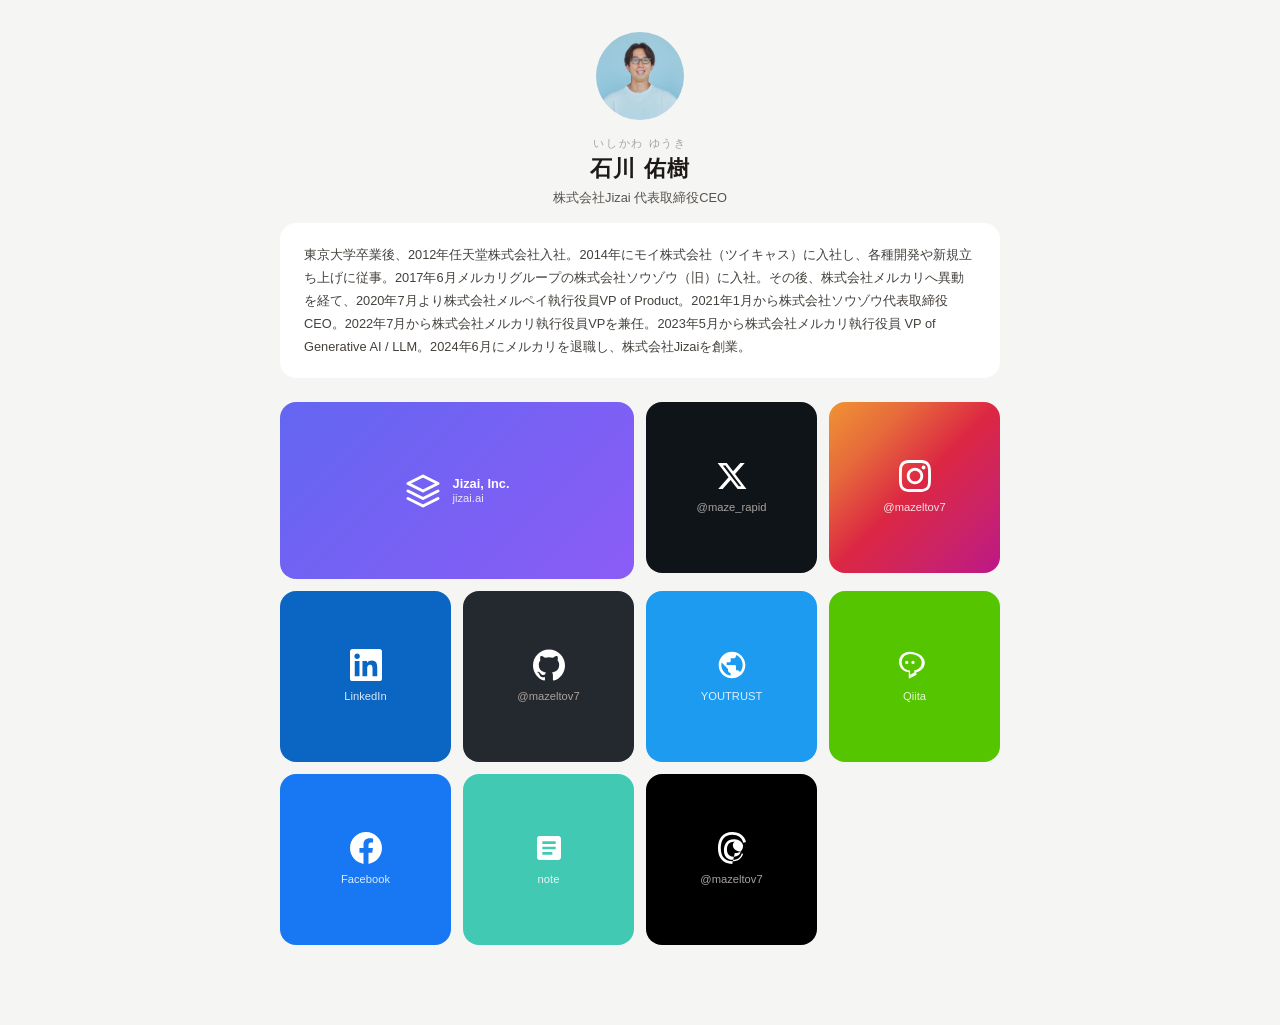
==== index.html @ 8d0e7bef "Bentoスタイルのプロフィールページを作成 bento.meサービス終了に伴い、GitHub Pagesでホストするプロフィールページを新規作成。 Wayback Machineから復元した旧ben" ====
<!DOCTYPE html>
<html lang="ja">
<head>
  <meta charset="UTF-8">
  <meta name="viewport" content="width=device-width, initial-scale=1.0">
  <title>石川 佑樹 / Yuki Ishikawa</title>
  <meta name="description" content="石川 佑樹 - 株式会社Jizai 代表取締役CEO">
  <meta property="og:title" content="石川 佑樹 / Yuki Ishikawa">
  <meta property="og:description" content="株式会社Jizai 代表取締役CEO">
  <meta property="og:type" content="website">
  <link rel="icon" href="data:image/svg+xml,<svg xmlns='http://www.w3.org/2000/svg' viewBox='0 0 100 100'><text y='.9em' font-size='90'>🍱</text></svg>">
  <style>
    * { margin: 0; padding: 0; box-sizing: border-box; }

    body {
      font-family: -apple-system, BlinkMacSystemFont, 'Segoe UI', Roboto, 'Hiragino Sans', sans-serif;
      background: #f5f5f4;
      color: #1c1917;
      min-height: 100vh;
      padding: 2rem 1rem;
    }

    .container {
      max-width: 720px;
      width: 100%;
      margin: 0 auto;
      padding-bottom: 3rem;
    }

    /* Profile Header */
    .profile {
      text-align: center;
      margin-bottom: 1.5rem;
    }

    .profile-avatar {
      width: 88px;
      height: 88px;
      border-radius: 50%;
      object-fit: cover;
      margin-bottom: 0.75rem;
    }

    .profile-name-ruby {
      font-size: 0.7rem;
      color: #a8a29e;
      letter-spacing: 0.15em;
      margin-bottom: 0.15rem;
    }

    .profile-name {
      font-size: 1.4rem;
      font-weight: 700;
      letter-spacing: 0.05em;
    }

    .profile-title {
      font-size: 0.8rem;
      color: #57534e;
      margin-top: 0.35rem;
      font-weight: 500;
    }

    .profile-bio {
      background: #fff;
      border-radius: 1rem;
      padding: 1.25rem 1.5rem;
      margin-top: 1rem;
      font-size: 0.8rem;
      line-height: 1.8;
      color: #44403c;
      text-align: left;
    }

    /* Bento Grid */
    .bento {
      display: grid;
      grid-template-columns: repeat(4, 1fr);
      gap: 0.75rem;
    }

    .bento-item {
      background: #fff;
      border-radius: 1rem;
      display: flex;
      flex-direction: column;
      align-items: center;
      justify-content: center;
      text-decoration: none;
      color: inherit;
      transition: transform 0.18s ease, box-shadow 0.18s ease;
      aspect-ratio: 1;
      padding: 1rem;
      position: relative;
      overflow: hidden;
    }

    .bento-item:hover {
      transform: translateY(-3px);
      box-shadow: 0 8px 24px rgba(0,0,0,0.08);
    }

    .bento-item:active {
      transform: translateY(0);
    }

    .bento-item .icon {
      width: 32px;
      height: 32px;
      margin-bottom: 0.5rem;
      flex-shrink: 0;
    }

    .bento-item .label {
      font-size: 0.7rem;
      font-weight: 500;
      color: #78716c;
      text-align: center;
      line-height: 1.3;
    }

    /* Wide item (spans 2 columns) */
    .bento-wide {
      grid-column: span 2;
      aspect-ratio: 2 / 1;
      flex-direction: row;
      gap: 0.75rem;
      padding: 1.25rem;
    }

    .bento-wide .icon {
      width: 36px;
      height: 36px;
      margin-bottom: 0;
    }

    .bento-wide .label-group {
      text-align: left;
    }

    .bento-wide .label {
      text-align: left;
    }

    .bento-wide .label-title {
      font-size: 0.8rem;
      font-weight: 600;
      color: #1c1917;
    }

    /* Colored backgrounds */
    .bg-x        { background: #0f1419; color: #fff; }
    .bg-x .label { color: #a8a29e; }
    .bg-instagram { background: linear-gradient(135deg, #f09433, #e6683c, #dc2743, #cc2366, #bc1888); color: #fff; }
    .bg-instagram .label { color: rgba(255,255,255,0.85); }
    .bg-linkedin { background: #0a66c2; color: #fff; }
    .bg-linkedin .label { color: rgba(255,255,255,0.85); }
    .bg-github   { background: #24292f; color: #fff; }
    .bg-github .label { color: #a8a29e; }
    .bg-threads  { background: #000; color: #fff; }
    .bg-threads .label { color: #a8a29e; }
    .bg-facebook { background: #1877f2; color: #fff; }
    .bg-facebook .label { color: rgba(255,255,255,0.85); }
    .bg-note     { background: #41c9b4; color: #fff; }
    .bg-note .label { color: rgba(255,255,255,0.85); }
    .bg-qiita    { background: #55c500; color: #fff; }
    .bg-qiita .label { color: rgba(255,255,255,0.85); }
    .bg-jizai    { background: linear-gradient(135deg, #6366f1, #8b5cf6); color: #fff; }
    .bg-jizai .label { color: rgba(255,255,255,0.85); }
    .bg-jizai .label-title { color: #fff; }
    .bg-youtrust { background: #1d9bf0; color: #fff; }
    .bg-youtrust .label { color: rgba(255,255,255,0.85); }

    /* Responsive */
    @media (max-width: 480px) {
      body { padding: 1.5rem 0.75rem; }
      .bento { gap: 0.5rem; }
      .bento-item { border-radius: 0.75rem; padding: 0.75rem; }
      .bento-item .icon { width: 28px; height: 28px; }
      .bento-item .label { font-size: 0.6rem; }
      .bento-wide { padding: 1rem; }
    }
  </style>
</head>
<body>
  <div class="container">
    <div class="profile">
      <img
        class="profile-avatar"
        src="./images/profile.png"
        alt="石川 佑樹"
      >
      <p class="profile-name-ruby">いしかわ ゆうき</p>
      <h1 class="profile-name">石川 佑樹</h1>
      <p class="profile-title">株式会社Jizai 代表取締役CEO</p>
      <p class="profile-bio">東京大学卒業後、2012年任天堂株式会社入社。2014年にモイ株式会社（ツイキャス）に入社し、各種開発や新規立ち上げに従事。2017年6月メルカリグループの株式会社ソウゾウ（旧）に入社。その後、株式会社メルカリへ異動を経て、2020年7月より株式会社メルペイ執行役員VP of Product。2021年1月から株式会社ソウゾウ代表取締役CEO。2022年7月から株式会社メルカリ執行役員VPを兼任。2023年5月から株式会社メルカリ執行役員 VP of Generative AI / LLM。2024年6月にメルカリを退職し、株式会社Jizaiを創業。</p>
    </div>

    <div class="bento">
      <!-- Jizai (wide) -->
      <a href="https://jizai.ai/" class="bento-item bento-wide bg-jizai" target="_blank" rel="noopener">
        <svg class="icon" viewBox="0 0 24 24" fill="none" stroke="currentColor" stroke-width="2" stroke-linecap="round" stroke-linejoin="round"><path d="M12 2L2 7l10 5 10-5-10-5z"/><path d="M2 17l10 5 10-5"/><path d="M2 12l10 5 10-5"/></svg>
        <div class="label-group">
          <div class="label-title">Jizai, Inc.</div>
          <div class="label">jizai.ai</div>
        </div>
      </a>

      <!-- X / Twitter -->
      <a href="https://x.com/maze_rapid" class="bento-item bg-x" target="_blank" rel="noopener">
        <svg class="icon" viewBox="0 0 24 24" fill="currentColor"><path d="M18.244 2.25h3.308l-7.227 8.26 8.502 11.24H16.17l-5.214-6.817L4.99 21.75H1.68l7.73-8.835L1.254 2.25H8.08l4.713 6.231zm-1.161 17.52h1.833L7.084 4.126H5.117z"/></svg>
        <span class="label">@maze_rapid</span>
      </a>

      <!-- Instagram -->
      <a href="https://instagram.com/mazeltov7" class="bento-item bg-instagram" target="_blank" rel="noopener">
        <svg class="icon" viewBox="0 0 24 24" fill="currentColor"><path d="M12 2.163c3.204 0 3.584.012 4.85.07 3.252.148 4.771 1.691 4.919 4.919.058 1.265.069 1.645.069 4.849 0 3.205-.012 3.584-.069 4.849-.149 3.225-1.664 4.771-4.919 4.919-1.266.058-1.644.07-4.85.07-3.204 0-3.584-.012-4.849-.07-3.26-.149-4.771-1.699-4.919-4.92-.058-1.265-.07-1.644-.07-4.849 0-3.204.013-3.583.07-4.849.149-3.227 1.664-4.771 4.919-4.919 1.266-.057 1.645-.069 4.849-.069zm0-2.163c-3.259 0-3.667.014-4.947.072-4.358.2-6.78 2.618-6.98 6.98-.059 1.281-.073 1.689-.073 4.948 0 3.259.014 3.668.072 4.948.2 4.358 2.618 6.78 6.98 6.98 1.281.058 1.689.072 4.948.072 3.259 0 3.668-.014 4.948-.072 4.354-.2 6.782-2.618 6.979-6.98.059-1.28.073-1.689.073-4.948 0-3.259-.014-3.667-.072-4.947-.196-4.354-2.617-6.78-6.979-6.98-1.281-.059-1.69-.073-4.949-.073zm0 5.838c-3.403 0-6.162 2.759-6.162 6.162s2.759 6.163 6.162 6.163 6.162-2.759 6.162-6.163c0-3.403-2.759-6.162-6.162-6.162zm0 10.162c-2.209 0-4-1.79-4-4 0-2.209 1.791-4 4-4s4 1.791 4 4c0 2.21-1.791 4-4 4zm6.406-11.845c-.796 0-1.441.645-1.441 1.44s.645 1.44 1.441 1.44c.795 0 1.439-.645 1.439-1.44s-.644-1.44-1.439-1.44z"/></svg>
        <span class="label">@mazeltov7</span>
      </a>

      <!-- LinkedIn -->
      <a href="https://linkedin.com/in/ishikawayuki" class="bento-item bg-linkedin" target="_blank" rel="noopener">
        <svg class="icon" viewBox="0 0 24 24" fill="currentColor"><path d="M20.447 20.452h-3.554v-5.569c0-1.328-.027-3.037-1.852-3.037-1.853 0-2.136 1.445-2.136 2.939v5.667H9.351V9h3.414v1.561h.046c.477-.9 1.637-1.85 3.37-1.85 3.601 0 4.267 2.37 4.267 5.455v6.286zM5.337 7.433c-1.144 0-2.063-.926-2.063-2.065 0-1.138.92-2.063 2.063-2.063 1.14 0 2.064.925 2.064 2.063 0 1.139-.925 2.065-2.064 2.065zm1.782 13.019H3.555V9h3.564v11.452zM22.225 0H1.771C.792 0 0 .774 0 1.729v20.542C0 23.227.792 24 1.771 24h20.451C23.2 24 24 23.227 24 22.271V1.729C24 .774 23.2 0 22.222 0h.003z"/></svg>
        <span class="label">LinkedIn</span>
      </a>

      <!-- GitHub -->
      <a href="https://github.com/mazeltov7" class="bento-item bg-github" target="_blank" rel="noopener">
        <svg class="icon" viewBox="0 0 24 24" fill="currentColor"><path d="M12 .297c-6.63 0-12 5.373-12 12 0 5.303 3.438 9.8 8.205 11.385.6.113.82-.258.82-.577 0-.285-.01-1.04-.015-2.04-3.338.724-4.042-1.61-4.042-1.61C4.422 18.07 3.633 17.7 3.633 17.7c-1.087-.744.084-.729.084-.729 1.205.084 1.838 1.236 1.838 1.236 1.07 1.835 2.809 1.305 3.495.998.108-.776.417-1.305.76-1.605-2.665-.3-5.466-1.332-5.466-5.93 0-1.31.465-2.38 1.235-3.22-.135-.303-.54-1.523.105-3.176 0 0 1.005-.322 3.3 1.23.96-.267 1.98-.399 3-.405 1.02.006 2.04.138 3 .405 2.28-1.552 3.285-1.23 3.285-1.23.645 1.653.24 2.873.12 3.176.765.84 1.23 1.91 1.23 3.22 0 4.61-2.805 5.625-5.475 5.92.42.36.81 1.096.81 2.22 0 1.606-.015 2.896-.015 3.286 0 .315.21.69.825.57C20.565 22.092 24 17.592 24 12.297c0-6.627-5.373-12-12-12"/></svg>
        <span class="label">@mazeltov7</span>
      </a>

      <!-- YOUTRUST -->
      <a href="https://youtrust.jp/users/maze" class="bento-item bg-youtrust" target="_blank" rel="noopener">
        <svg class="icon" viewBox="0 0 24 24" fill="currentColor"><path d="M12 2C6.48 2 2 6.48 2 12s4.48 10 10 10 10-4.48 10-10S17.52 2 12 2zm-1 17.93c-3.95-.49-7-3.85-7-7.93 0-.62.08-1.21.21-1.79L9 15v1c0 1.1.9 2 2 2v1.93zm6.9-2.54c-.26-.81-1-1.39-1.9-1.39h-1v-3c0-.55-.45-1-1-1H8v-2h2c.55 0 1-.45 1-1V7h2c1.1 0 2-.9 2-2v-.41c2.93 1.19 5 4.06 5 7.41 0 2.08-.8 3.97-2.1 5.39z"/></svg>
        <span class="label">YOUTRUST</span>
      </a>

      <!-- Qiita -->
      <a href="https://qiita.com/mazeltov7" class="bento-item bg-qiita" target="_blank" rel="noopener">
        <svg class="icon" viewBox="0 0 24 24" fill="currentColor"><path d="M7.833 2C3.51 2 .096 5.269.002 9.399c-.092 4.012 2.985 7.434 6.952 7.887l.376.043V21.5a.5.5 0 00.723.447l4.764-2.382a.5.5 0 00.277-.447v-1.866c3.554-.6 6.27-3.57 6.27-7.182C19.364 5.77 14.16 2 7.833 2zm9.167 8.07c0 2.87-2.13 5.297-5.028 5.85l-.472.09v1.636l-3.164 1.582v-3.1l-.758-.086c-3.168-.36-5.62-3.09-5.544-6.299.075-3.3 2.805-5.992 6.186-5.992 5.36 0 8.78 3.04 8.78 6.32z"/><circle cx="5.833" cy="10.07" r="1.2"/><circle cx="10.5" cy="10.07" r="1.2"/></svg>
        <span class="label">Qiita</span>
      </a>

      <!-- Facebook -->
      <a href="https://www.facebook.com/ishikawayuki2" class="bento-item bg-facebook" target="_blank" rel="noopener">
        <svg class="icon" viewBox="0 0 24 24" fill="currentColor"><path d="M24 12.073c0-6.627-5.373-12-12-12s-12 5.373-12 12c0 5.99 4.388 10.954 10.125 11.854v-8.385H7.078v-3.47h3.047V9.43c0-3.007 1.792-4.669 4.533-4.669 1.312 0 2.686.235 2.686.235v2.953H15.83c-1.491 0-1.956.925-1.956 1.874v2.25h3.328l-.532 3.47h-2.796v8.385C19.612 23.027 24 18.062 24 12.073z"/></svg>
        <span class="label">Facebook</span>
      </a>

      <!-- note -->
      <a href="https://note.com/mazeltov7" class="bento-item bg-note" target="_blank" rel="noopener">
        <svg class="icon" viewBox="0 0 24 24" fill="currentColor"><path d="M19 3H5c-1.1 0-2 .9-2 2v14c0 1.1.9 2 2 2h14c1.1 0 2-.9 2-2V5c0-1.1-.9-2-2-2zm-4.5 14H7v-2h7.5v2zm2.5-4H7v-2h10v2zm0-4H7V7h10v2z"/></svg>
        <span class="label">note</span>
      </a>

      <!-- Threads -->
      <a href="https://www.threads.net/@mazeltov7" class="bento-item bg-threads" target="_blank" rel="noopener">
        <svg class="icon" viewBox="0 0 24 24" fill="currentColor"><path d="M12.186 24h-.007c-3.581-.024-6.334-1.205-8.184-3.509C2.35 18.44 1.5 15.586 1.472 12.01v-.017c.03-3.579.879-6.43 2.525-8.482C5.845 1.205 8.6.024 12.18 0h.014c2.746.02 5.043.725 6.826 2.098 1.677 1.29 2.858 3.13 3.509 5.467l-2.04.569c-1.104-3.96-3.898-5.984-8.304-6.015-2.91.022-5.11.936-6.54 2.717C4.307 6.504 3.616 8.914 3.59 12c.025 3.086.718 5.496 2.057 7.164 1.432 1.781 3.632 2.695 6.54 2.717 2.227-.017 4.07-.532 5.478-1.528 1.323-.938 2.227-2.282 2.69-3.996l-1.073-.29-.014.054c-.394 1.453-1.082 2.582-2.046 3.352-1.08.864-2.563 1.34-4.427 1.42l-.207.005c-2.758 0-4.702-1.053-5.774-3.128-.834-1.616-1.082-3.593-.737-5.874l.008-.05c.46-2.76 1.694-4.673 3.672-5.688 1.228-.63 2.682-.892 4.322-.778 1.49.104 2.8.567 3.892 1.376 1.045.775 1.836 1.848 2.35 3.188l.042.113-1.915.756-.046-.12c-.67-1.746-2.02-2.844-4.012-3.264l-.036-.007c-1.268-.233-2.45-.101-3.516.39-1.3.602-2.16 1.87-2.49 3.665l-.008.047c-.293 1.906-.097 3.5.584 4.743.747 1.363 2.1 2.112 4.036 2.231l.068.003c1.6.06 2.893-.296 3.843-1.058.816-.654 1.359-1.596 1.613-2.802-1.323-.068-2.503-.37-3.496-.955-1.18-.697-1.963-1.744-2.267-3.032l-.01-.044c-.222-1.073.012-2.05.658-2.747.63-.68 1.578-1.035 2.743-1.028 1.02.007 1.9.265 2.616.768.667.468 1.123 1.126 1.355 1.957.192.689.213 1.424.06 2.19l-.01.05c-.252 1.17-.864 2.115-1.82 2.807-1.024.742-2.399 1.152-4.088 1.22l-.135.003z"/></svg>
        <span class="label">@mazeltov7</span>
      </a>
    </div>
  </div>
</body>
</html>
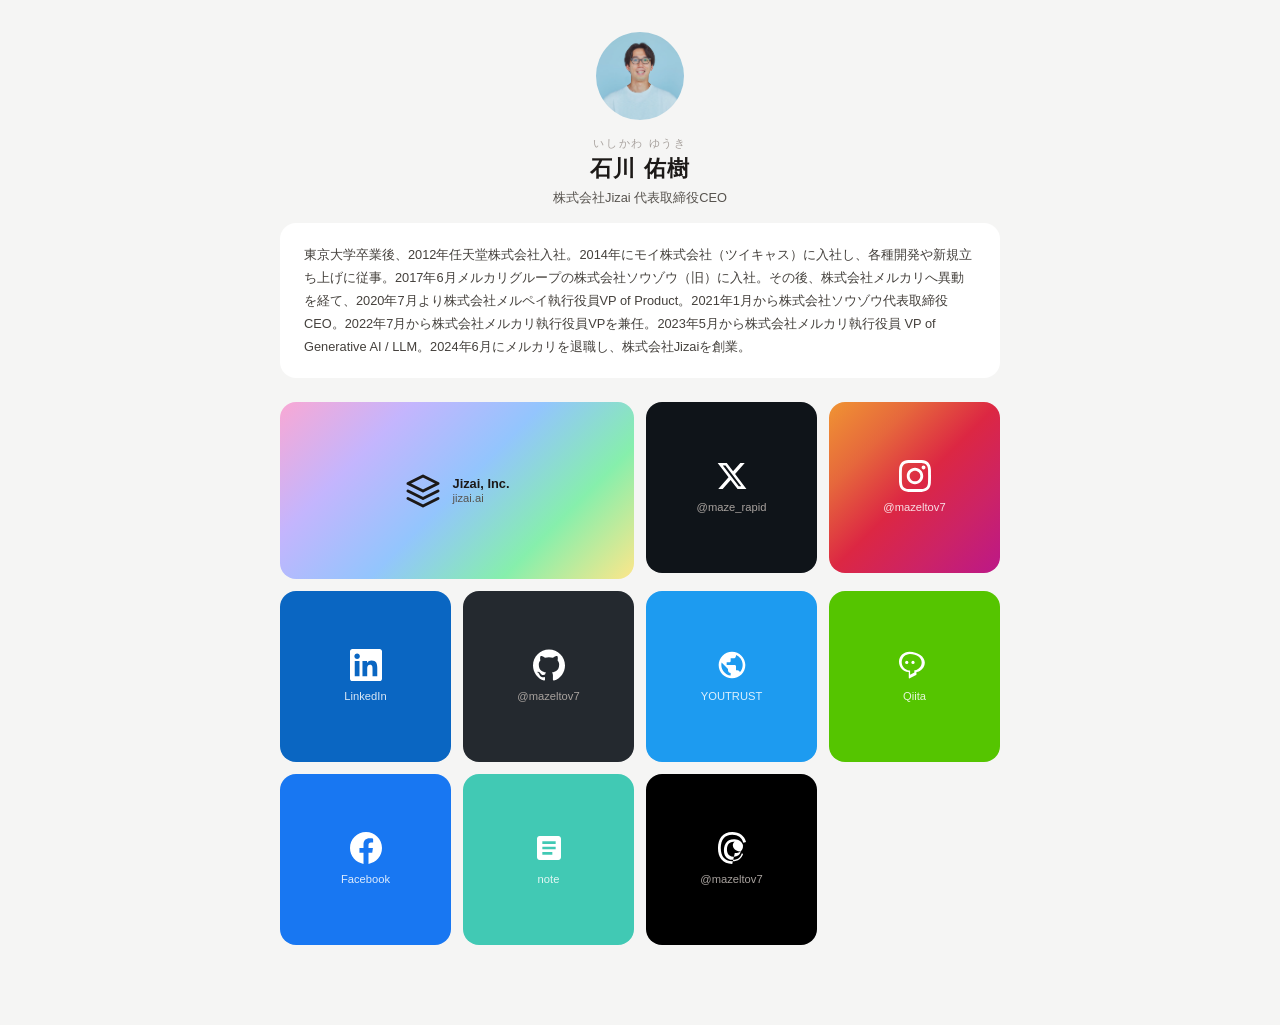
==== commit 3ad47f45: "favicon追加とJizaiタイルをパステルレインボーに変更 - パステルレインボーグラデーションのblobアイコンをfaviconに設定 - Jizaiタイルの背景をブランドカラー（パステルレイン" ====
--- a/index.html
+++ b/index.html
@@ -8,7 +8,8 @@
   <meta property="og:title" content="石川 佑樹 / Yuki Ishikawa">
   <meta property="og:description" content="株式会社Jizai 代表取締役CEO">
   <meta property="og:type" content="website">
-  <link rel="icon" href="data:image/svg+xml,<svg xmlns='http://www.w3.org/2000/svg' viewBox='0 0 100 100'><text y='.9em' font-size='90'>🍱</text></svg>">
+  <link rel="icon" href="./images/favicon.jpg" type="image/jpeg">
+  <link rel="apple-touch-icon" href="./images/favicon.jpg">
   <style>
     * { margin: 0; padding: 0; box-sizing: border-box; }
 
@@ -165,9 +166,9 @@
     .bg-note .label { color: rgba(255,255,255,0.85); }
     .bg-qiita    { background: #55c500; color: #fff; }
     .bg-qiita .label { color: rgba(255,255,255,0.85); }
-    .bg-jizai    { background: linear-gradient(135deg, #6366f1, #8b5cf6); color: #fff; }
-    .bg-jizai .label { color: rgba(255,255,255,0.85); }
-    .bg-jizai .label-title { color: #fff; }
+    .bg-jizai    { background: linear-gradient(135deg, #f9a8d4, #c4b5fd, #93c5fd, #86efac, #fde68a); color: #1c1917; }
+    .bg-jizai .label { color: #57534e; }
+    .bg-jizai .label-title { color: #1c1917; }
     .bg-youtrust { background: #1d9bf0; color: #fff; }
     .bg-youtrust .label { color: rgba(255,255,255,0.85); }
 
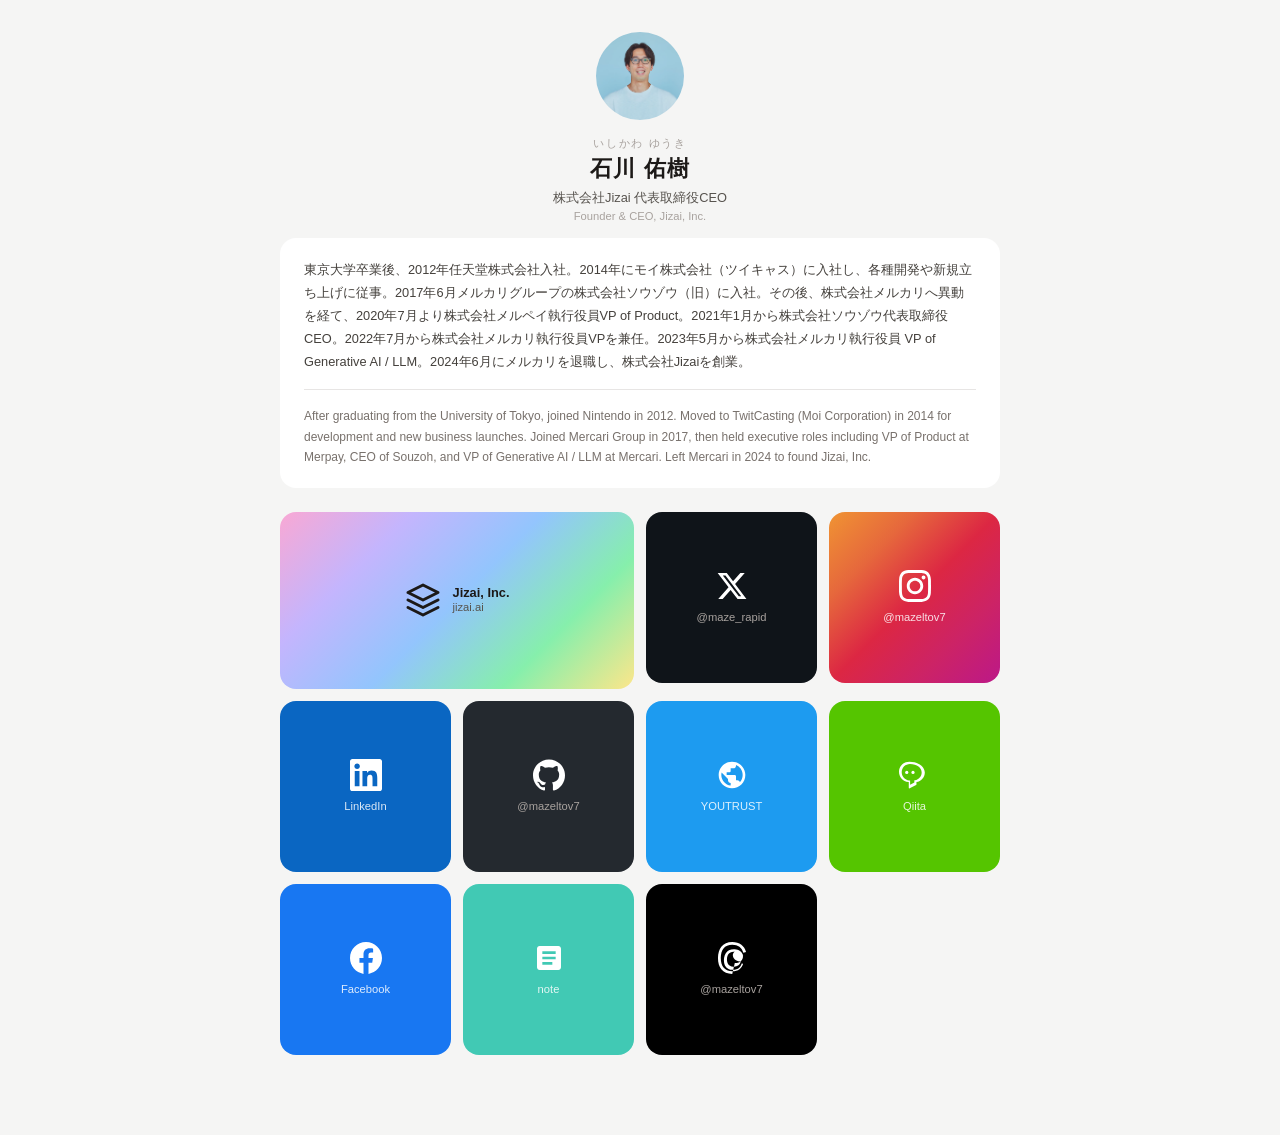
==== commit ab7828ca: "プロフィールに英語を併記（肩書き・経歴Bio） Co-Authored-By: Claude Opus 4.6 (1M context) <noreply@anthropic.com>" ====
--- a/index.html
+++ b/index.html
@@ -4,9 +4,9 @@
   <meta charset="UTF-8">
   <meta name="viewport" content="width=device-width, initial-scale=1.0">
   <title>石川 佑樹 / Yuki Ishikawa</title>
-  <meta name="description" content="石川 佑樹 - 株式会社Jizai 代表取締役CEO">
+  <meta name="description" content="石川 佑樹 / Yuki Ishikawa - Founder & CEO, Jizai, Inc.">
   <meta property="og:title" content="石川 佑樹 / Yuki Ishikawa">
-  <meta property="og:description" content="株式会社Jizai 代表取締役CEO">
+  <meta property="og:description" content="Founder & CEO, Jizai, Inc.">
   <meta property="og:type" content="website">
   <link rel="icon" href="./images/favicon.jpg" type="image/jpeg">
   <link rel="apple-touch-icon" href="./images/favicon.jpg">
@@ -60,6 +60,13 @@
       color: #57534e;
       margin-top: 0.35rem;
       font-weight: 500;
+    }
+
+    .profile-title-en {
+      font-size: 0.7rem;
+      color: #a8a29e;
+      margin-top: 0.2rem;
+      font-weight: 400;
     }
 
     .profile-bio {
@@ -71,6 +78,18 @@
       line-height: 1.8;
       color: #44403c;
       text-align: left;
+    }
+
+    .profile-bio-divider {
+      border: none;
+      border-top: 1px solid #e7e5e4;
+      margin: 1rem 0;
+    }
+
+    .profile-bio-en {
+      font-size: 0.75rem;
+      line-height: 1.7;
+      color: #78716c;
     }
 
     /* Bento Grid */
@@ -194,7 +213,12 @@
       <p class="profile-name-ruby">いしかわ ゆうき</p>
       <h1 class="profile-name">石川 佑樹</h1>
       <p class="profile-title">株式会社Jizai 代表取締役CEO</p>
-      <p class="profile-bio">東京大学卒業後、2012年任天堂株式会社入社。2014年にモイ株式会社（ツイキャス）に入社し、各種開発や新規立ち上げに従事。2017年6月メルカリグループの株式会社ソウゾウ（旧）に入社。その後、株式会社メルカリへ異動を経て、2020年7月より株式会社メルペイ執行役員VP of Product。2021年1月から株式会社ソウゾウ代表取締役CEO。2022年7月から株式会社メルカリ執行役員VPを兼任。2023年5月から株式会社メルカリ執行役員 VP of Generative AI / LLM。2024年6月にメルカリを退職し、株式会社Jizaiを創業。</p>
+      <p class="profile-title-en">Founder & CEO, Jizai, Inc.</p>
+      <div class="profile-bio">
+        <p lang="ja">東京大学卒業後、2012年任天堂株式会社入社。2014年にモイ株式会社（ツイキャス）に入社し、各種開発や新規立ち上げに従事。2017年6月メルカリグループの株式会社ソウゾウ（旧）に入社。その後、株式会社メルカリへ異動を経て、2020年7月より株式会社メルペイ執行役員VP of Product。2021年1月から株式会社ソウゾウ代表取締役CEO。2022年7月から株式会社メルカリ執行役員VPを兼任。2023年5月から株式会社メルカリ執行役員 VP of Generative AI / LLM。2024年6月にメルカリを退職し、株式会社Jizaiを創業。</p>
+        <hr class="profile-bio-divider">
+        <p class="profile-bio-en" lang="en">After graduating from the University of Tokyo, joined Nintendo in 2012. Moved to TwitCasting (Moi Corporation) in 2014 for development and new business launches. Joined Mercari Group in 2017, then held executive roles including VP of Product at Merpay, CEO of Souzoh, and VP of Generative AI / LLM at Mercari. Left Mercari in 2024 to found Jizai, Inc.</p>
+      </div>
     </div>
 
     <div class="bento">
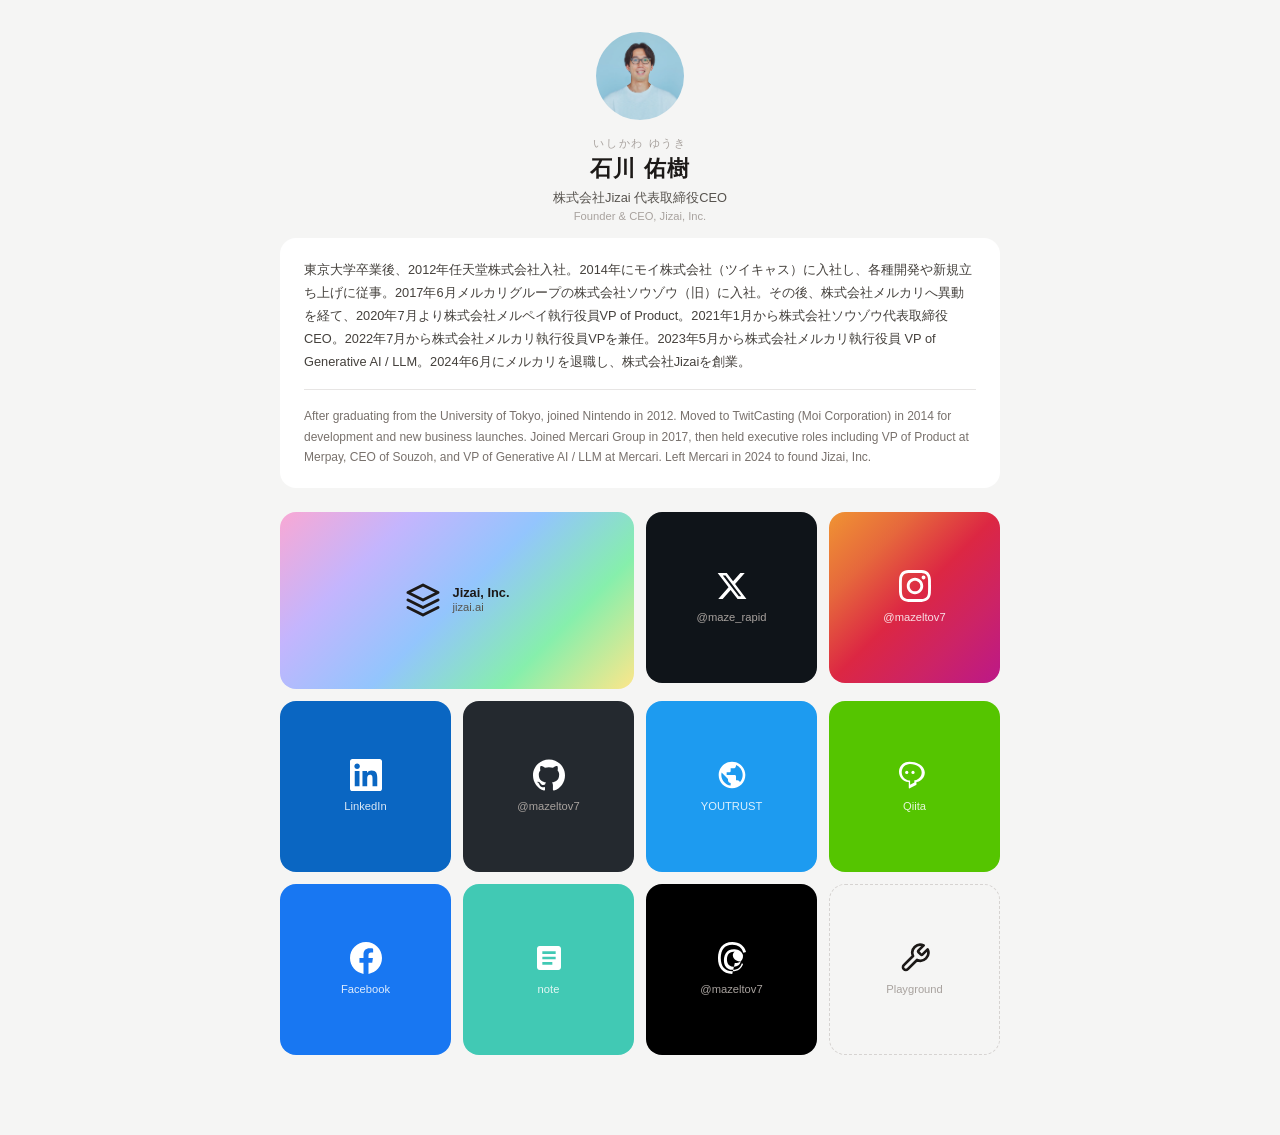
==== commit 929ff66c: "README追加とPlaygroundページを作成 Co-Authored-By: Claude Opus 4.6 (1M context) <noreply@anthropic.com>" ====
--- a/index.html
+++ b/index.html
@@ -190,6 +190,8 @@
     .bg-jizai .label-title { color: #1c1917; }
     .bg-youtrust { background: #1d9bf0; color: #fff; }
     .bg-youtrust .label { color: rgba(255,255,255,0.85); }
+    .bg-playground { background: #f5f5f4; border: 1.5px dashed #d6d3d1; color: #1c1917; }
+    .bg-playground .label { color: #a8a29e; }
 
     /* Responsive */
     @media (max-width: 480px) {
@@ -284,6 +286,12 @@
         <svg class="icon" viewBox="0 0 24 24" fill="currentColor"><path d="M12.186 24h-.007c-3.581-.024-6.334-1.205-8.184-3.509C2.35 18.44 1.5 15.586 1.472 12.01v-.017c.03-3.579.879-6.43 2.525-8.482C5.845 1.205 8.6.024 12.18 0h.014c2.746.02 5.043.725 6.826 2.098 1.677 1.29 2.858 3.13 3.509 5.467l-2.04.569c-1.104-3.96-3.898-5.984-8.304-6.015-2.91.022-5.11.936-6.54 2.717C4.307 6.504 3.616 8.914 3.59 12c.025 3.086.718 5.496 2.057 7.164 1.432 1.781 3.632 2.695 6.54 2.717 2.227-.017 4.07-.532 5.478-1.528 1.323-.938 2.227-2.282 2.69-3.996l-1.073-.29-.014.054c-.394 1.453-1.082 2.582-2.046 3.352-1.08.864-2.563 1.34-4.427 1.42l-.207.005c-2.758 0-4.702-1.053-5.774-3.128-.834-1.616-1.082-3.593-.737-5.874l.008-.05c.46-2.76 1.694-4.673 3.672-5.688 1.228-.63 2.682-.892 4.322-.778 1.49.104 2.8.567 3.892 1.376 1.045.775 1.836 1.848 2.35 3.188l.042.113-1.915.756-.046-.12c-.67-1.746-2.02-2.844-4.012-3.264l-.036-.007c-1.268-.233-2.45-.101-3.516.39-1.3.602-2.16 1.87-2.49 3.665l-.008.047c-.293 1.906-.097 3.5.584 4.743.747 1.363 2.1 2.112 4.036 2.231l.068.003c1.6.06 2.893-.296 3.843-1.058.816-.654 1.359-1.596 1.613-2.802-1.323-.068-2.503-.37-3.496-.955-1.18-.697-1.963-1.744-2.267-3.032l-.01-.044c-.222-1.073.012-2.05.658-2.747.63-.68 1.578-1.035 2.743-1.028 1.02.007 1.9.265 2.616.768.667.468 1.123 1.126 1.355 1.957.192.689.213 1.424.06 2.19l-.01.05c-.252 1.17-.864 2.115-1.82 2.807-1.024.742-2.399 1.152-4.088 1.22l-.135.003z"/></svg>
         <span class="label">@mazeltov7</span>
       </a>
+
+      <!-- Playground -->
+      <a href="/playground/" class="bento-item bg-playground">
+        <svg class="icon" viewBox="0 0 24 24" fill="none" stroke="currentColor" stroke-width="2" stroke-linecap="round" stroke-linejoin="round"><path d="M14.7 6.3a1 1 0 0 0 0 1.4l1.6 1.6a1 1 0 0 0 1.4 0l3.77-3.77a6 6 0 0 1-7.94 7.94l-6.91 6.91a2.12 2.12 0 0 1-3-3l6.91-6.91a6 6 0 0 1 7.94-7.94l-3.76 3.76z"/></svg>
+        <span class="label">Playground</span>
+      </a>
     </div>
   </div>
 </body>
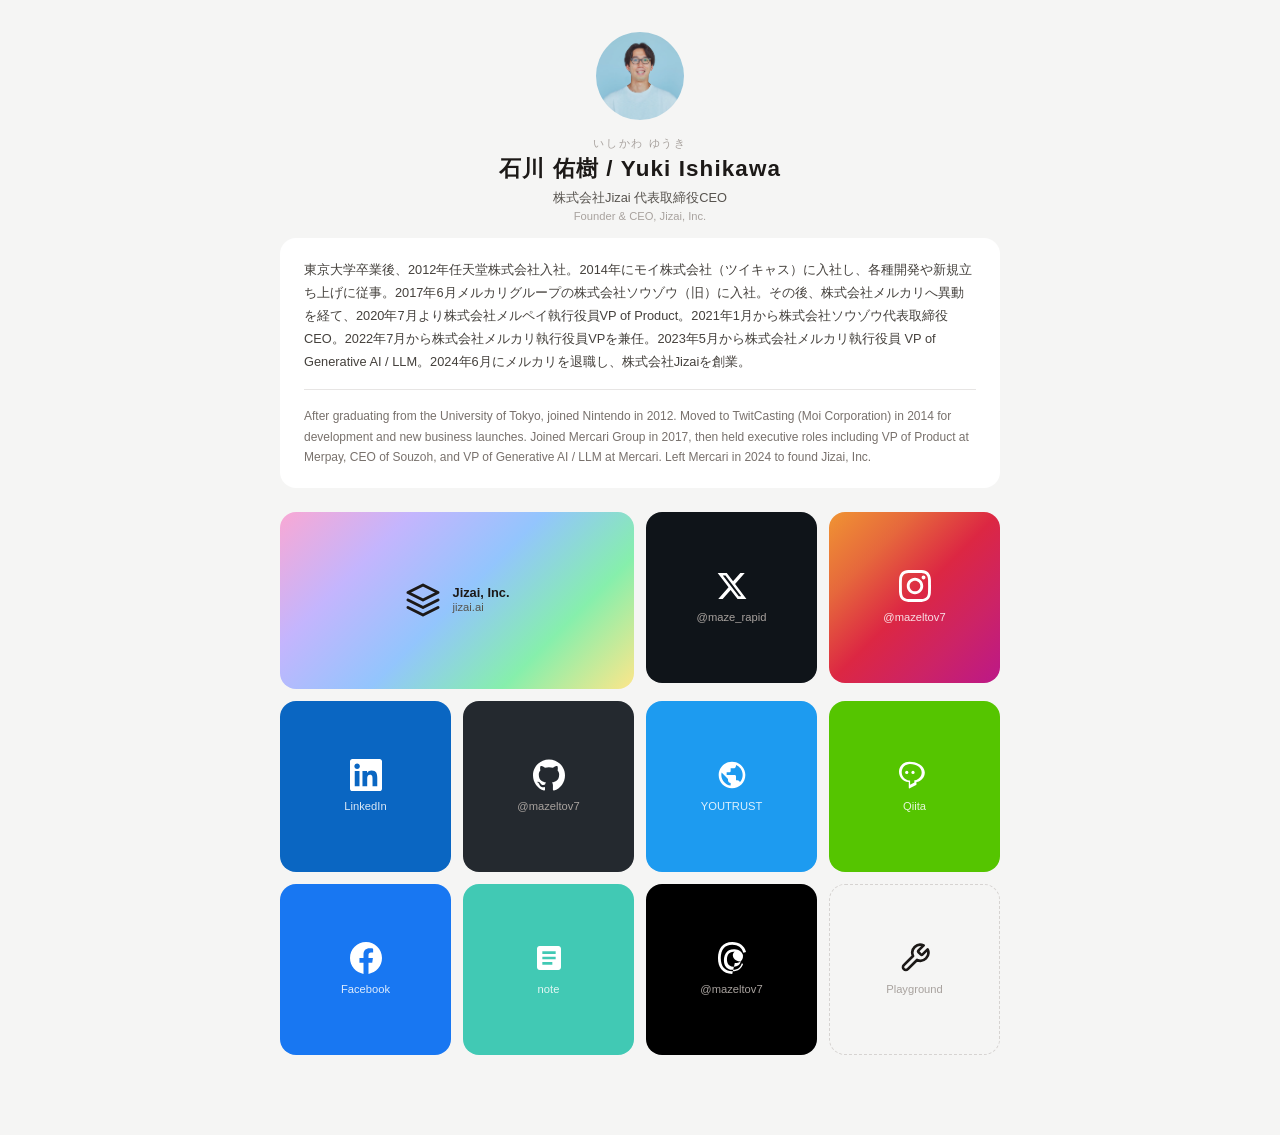
==== commit 09356a71: "プロフィール名に英語名を併記 Co-Authored-By: Claude Opus 4.6 (1M context) <noreply@anthropic.com>" ====
--- a/index.html
+++ b/index.html
@@ -213,7 +213,7 @@
         alt="石川 佑樹"
       >
       <p class="profile-name-ruby">いしかわ ゆうき</p>
-      <h1 class="profile-name">石川 佑樹</h1>
+      <h1 class="profile-name">石川 佑樹 / Yuki Ishikawa</h1>
       <p class="profile-title">株式会社Jizai 代表取締役CEO</p>
       <p class="profile-title-en">Founder & CEO, Jizai, Inc.</p>
       <div class="profile-bio">
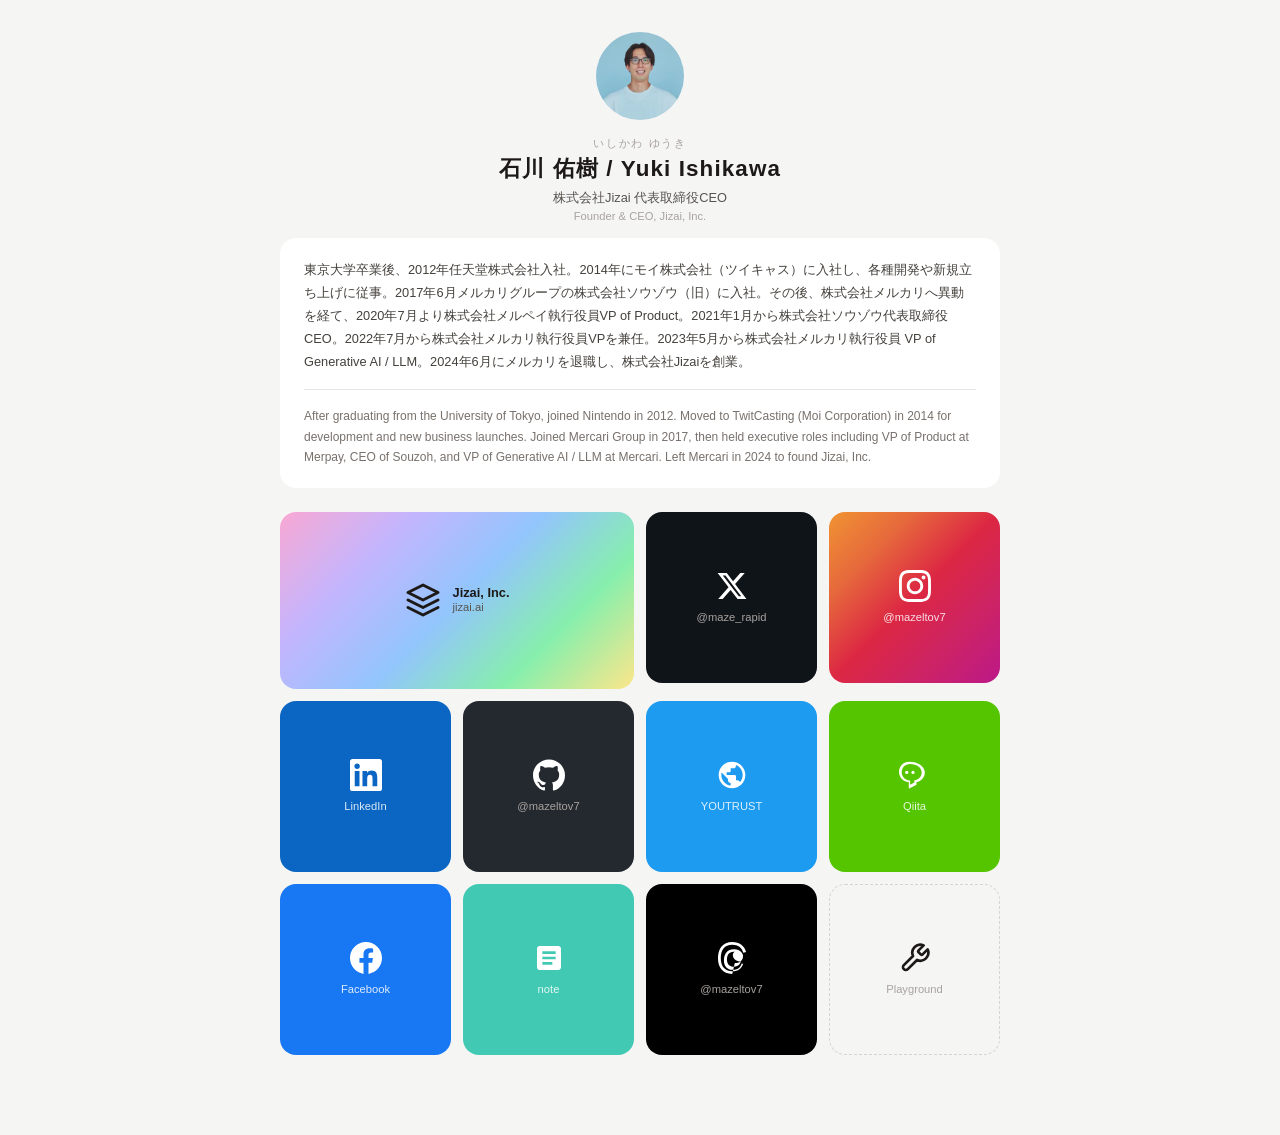
==== commit 24155fa0: "サイト: OGPと404を追加、画像を最適化" ====
--- a/index.html
+++ b/index.html
@@ -5,9 +5,22 @@
   <meta name="viewport" content="width=device-width, initial-scale=1.0">
   <title>石川 佑樹 / Yuki Ishikawa</title>
   <meta name="description" content="石川 佑樹 / Yuki Ishikawa - Founder & CEO, Jizai, Inc.">
+  <link rel="canonical" href="https://mazeltov7.com/">
   <meta property="og:title" content="石川 佑樹 / Yuki Ishikawa">
   <meta property="og:description" content="Founder & CEO, Jizai, Inc.">
   <meta property="og:type" content="website">
+  <meta property="og:url" content="https://mazeltov7.com/">
+  <meta property="og:site_name" content="石川 佑樹 / Yuki Ishikawa">
+  <meta property="og:locale" content="ja_JP">
+  <meta property="og:image" content="https://mazeltov7.com/images/og-image.jpg">
+  <meta property="og:image:type" content="image/jpeg">
+  <meta property="og:image:width" content="1200">
+  <meta property="og:image:height" content="630">
+  <meta property="og:image:alt" content="石川 佑樹 / Yuki Ishikawa">
+  <meta name="twitter:card" content="summary_large_image">
+  <meta name="twitter:title" content="石川 佑樹 / Yuki Ishikawa">
+  <meta name="twitter:description" content="Founder & CEO, Jizai, Inc.">
+  <meta name="twitter:image" content="https://mazeltov7.com/images/og-image.jpg">
   <link rel="icon" href="./images/favicon.jpg" type="image/jpeg">
   <link rel="apple-touch-icon" href="./images/favicon.jpg">
   <style>
@@ -207,11 +220,16 @@
 <body>
   <div class="container">
     <div class="profile">
-      <img
-        class="profile-avatar"
-        src="./images/profile.png"
-        alt="石川 佑樹"
-      >
+      <picture>
+        <source srcset="./images/profile.webp" type="image/webp">
+        <img
+          class="profile-avatar"
+          src="./images/profile.png"
+          alt="石川 佑樹"
+          width="88"
+          height="88"
+        >
+      </picture>
       <p class="profile-name-ruby">いしかわ ゆうき</p>
       <h1 class="profile-name">石川 佑樹 / Yuki Ishikawa</h1>
       <p class="profile-title">株式会社Jizai 代表取締役CEO</p>
@@ -294,5 +312,6 @@
       </a>
     </div>
   </div>
+<!-- Cloudflare Web Analytics --><script defer src='https://static.cloudflareinsights.com/beacon.min.js' data-cf-beacon='{"token": "822f6925e2b64a45928c584854ac19a2"}'></script><!-- End Cloudflare Web Analytics -->
 </body>
 </html>
